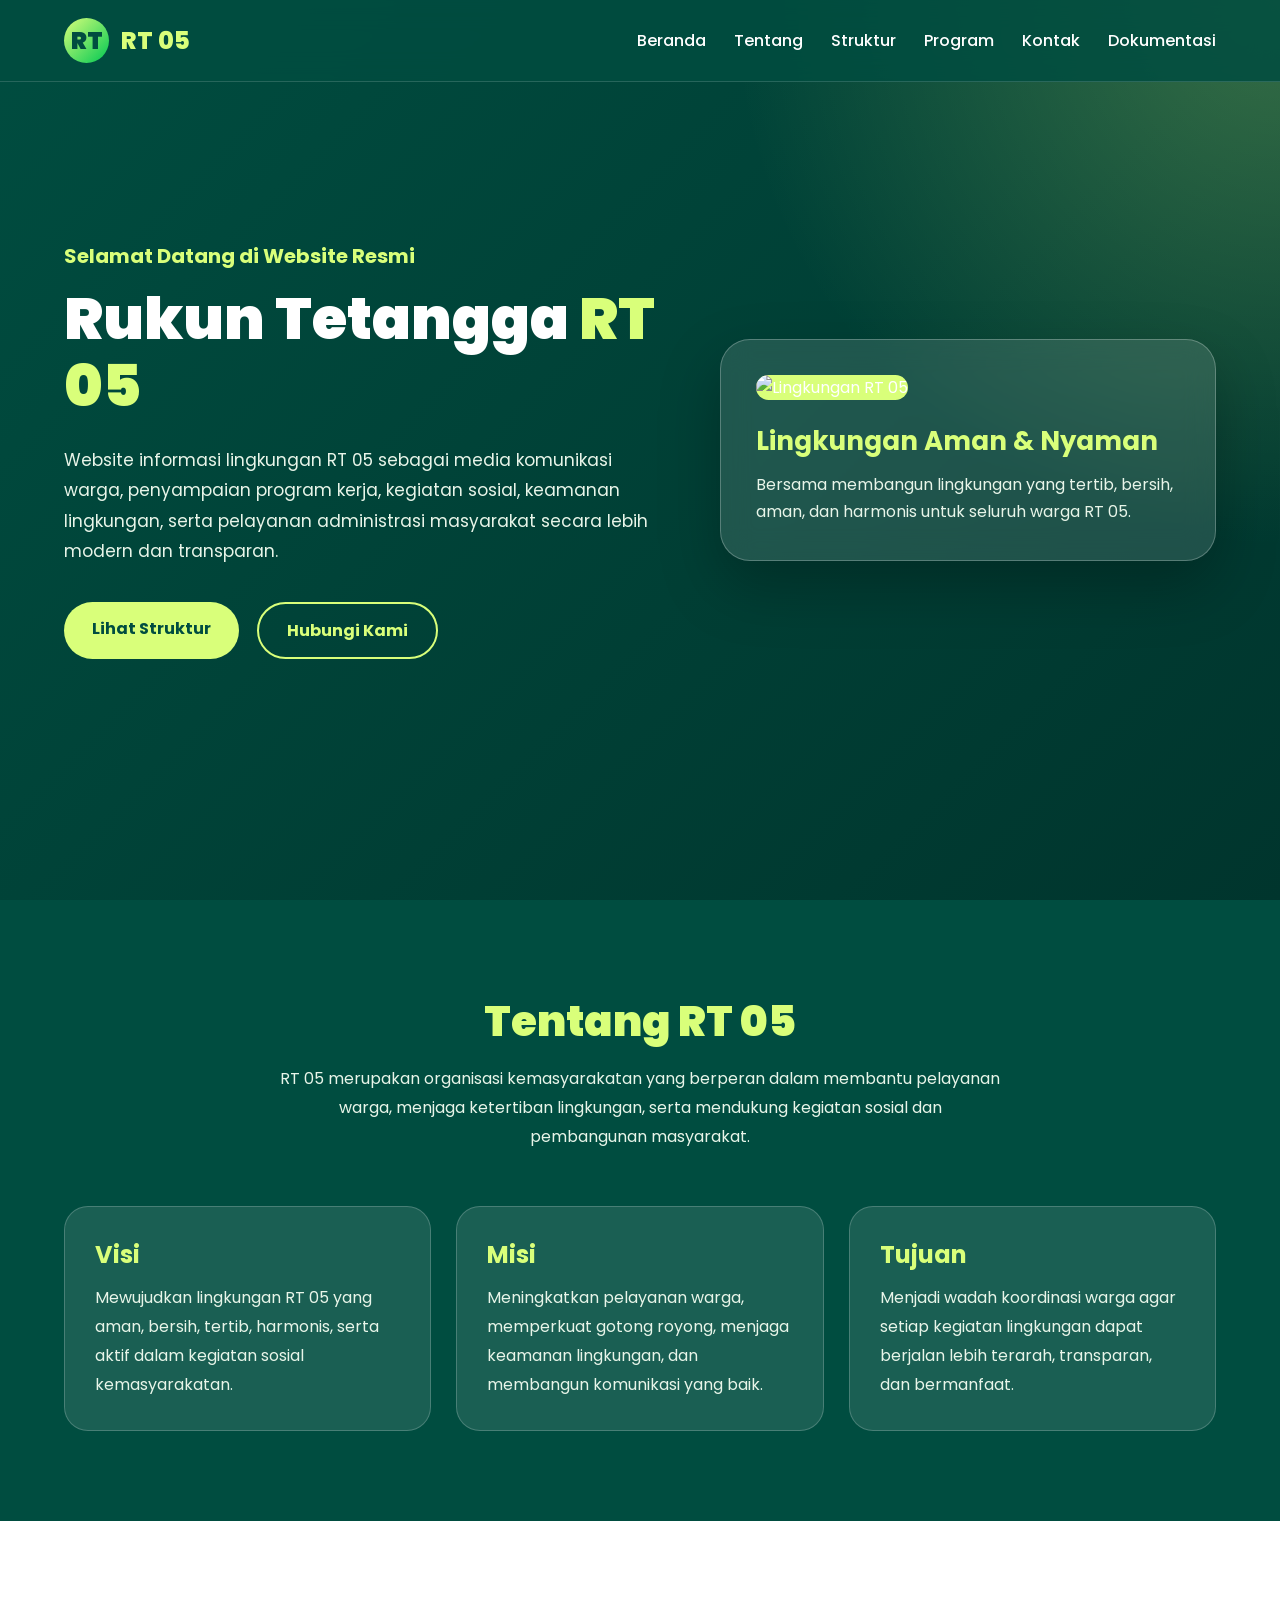
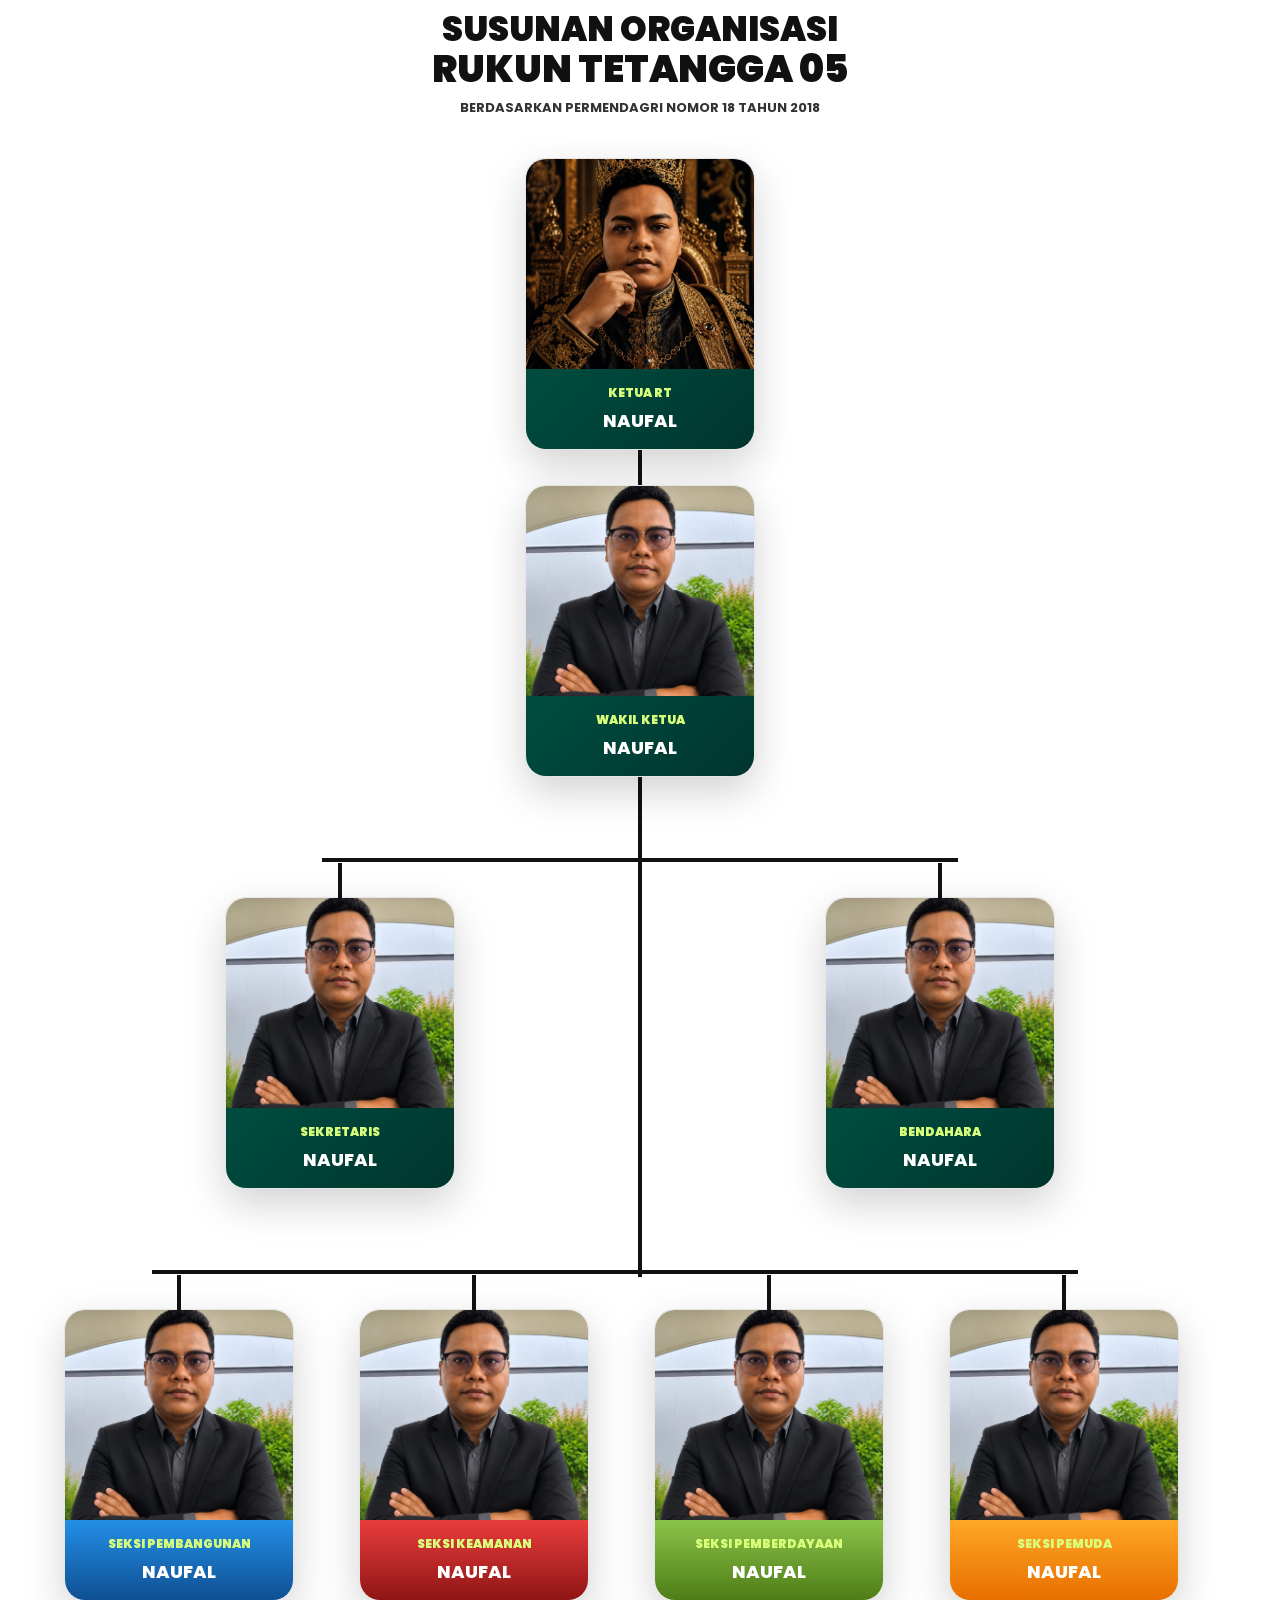
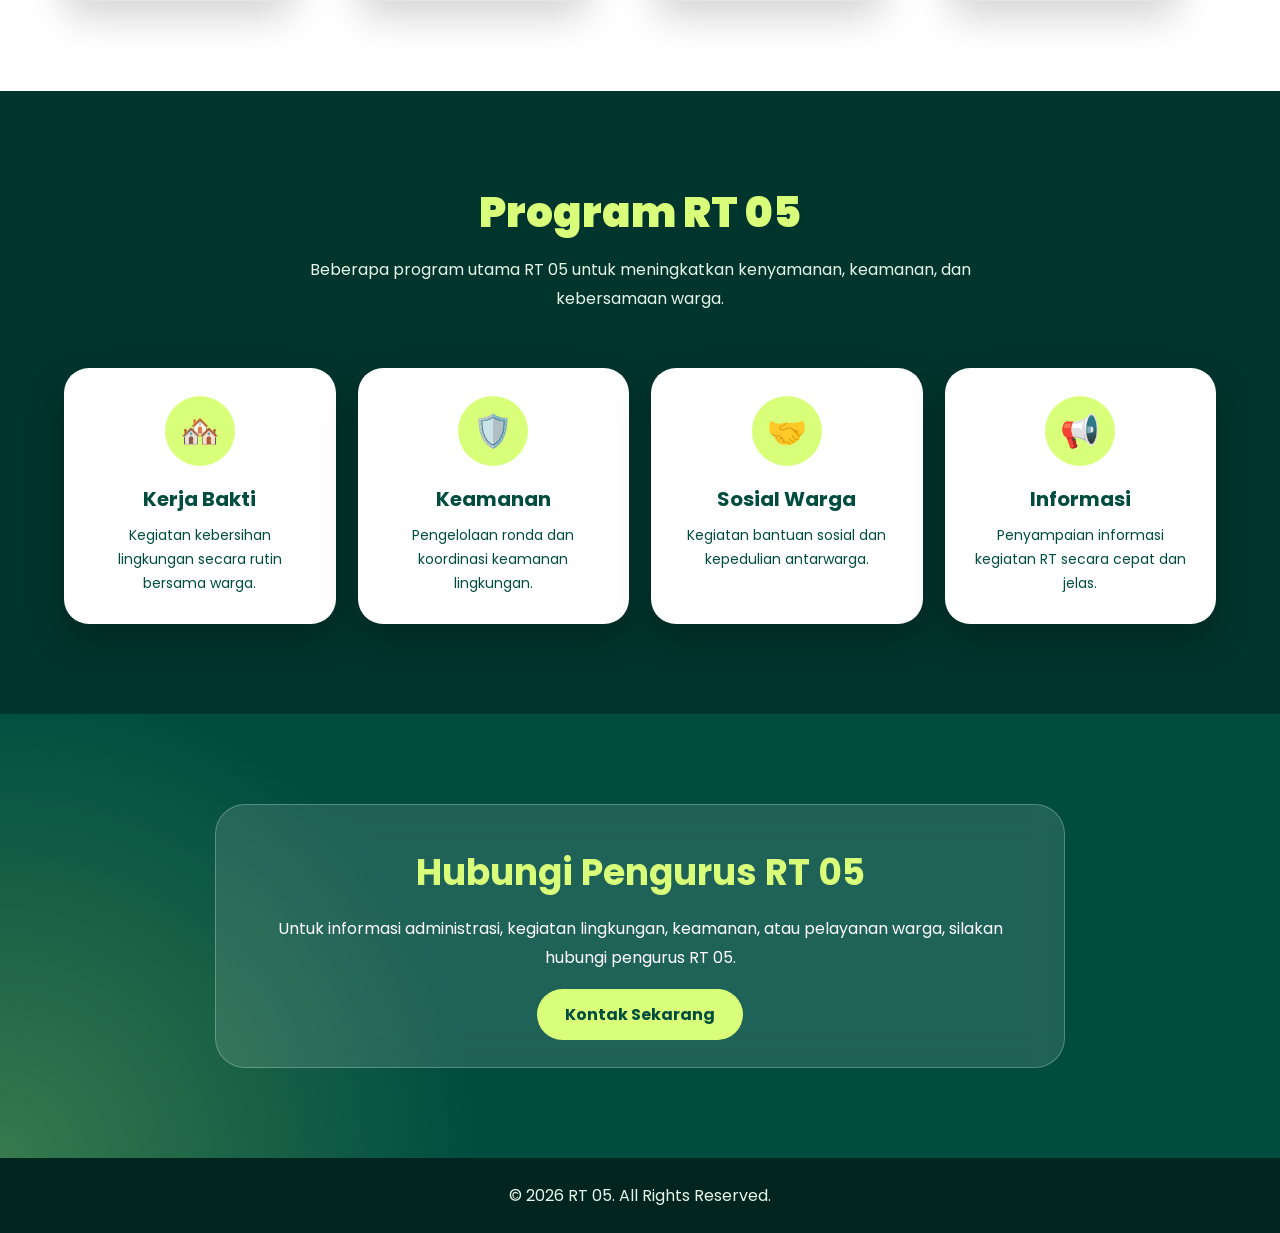
==== index.html @ c4f21f88 "fix image & link gdrive" ====
<!DOCTYPE html>
<html lang="id">
<head>
  <meta charset="UTF-8">
  <meta name="viewport" content="width=device-width, initial-scale=1.0">
  <title>RT 05 - Landing Page</title>

  <link href="https://fonts.googleapis.com/css2?family=Poppins:wght@300;400;500;600;700;800;900&display=swap" rel="stylesheet">

  <!-- CSS TERPISAH -->
  <link rel="stylesheet" href="style.css">
</head>

<body>

  <nav>
    <div class="container navbar">
      <div class="logo">
        <div class="logo-circle">RT</div>
        RT 05
      </div>

      <div class="menu">
        <a href="#home">Beranda</a>
        <a href="#tentang">Tentang</a>
        <a href="#struktur">Struktur</a>
        <a href="#program">Program</a>
        <a href="#kontak">Kontak</a>
        <a href="dokumentasi.html">Dokumentasi</a>
      </div>
    </div>
  </nav>

  <section class="hero" id="home">
    <div class="container hero-content">
      <div class="hero-text">
        <h4>Selamat Datang di Website Resmi</h4>
        <h1>Rukun Tetangga <span>RT 05</span></h1>
        <p>
          Website informasi lingkungan RT 05 sebagai media komunikasi warga,
          penyampaian program kerja, kegiatan sosial, keamanan lingkungan,
          serta pelayanan administrasi masyarakat secara lebih modern dan transparan.
        </p>

        <div class="btn-group">
          <a href="#struktur" class="btn btn-primary">Lihat Struktur</a>
          <a href="#kontak" class="btn btn-outline">Hubungi Kami</a>
        </div>
      </div>

      <div class="hero-card">
        <img src="https://images.unsplash.com/photo-1600585154340-be6161a56a0c?auto=format&fit=crop&w=900&q=80" alt="Lingkungan RT 05">
        <h3>Lingkungan Aman & Nyaman</h3>
        <p>
          Bersama membangun lingkungan yang tertib, bersih, aman, dan harmonis
          untuk seluruh warga RT 05.
        </p>
      </div>
    </div>
  </section>

  <section id="tentang">
    <div class="container">
      <div class="section-title">
        <h2>Tentang RT 05</h2>
        <p>
          RT 05 merupakan organisasi kemasyarakatan yang berperan dalam membantu
          pelayanan warga, menjaga ketertiban lingkungan, serta mendukung kegiatan sosial
          dan pembangunan masyarakat.
        </p>
      </div>

      <div class="about-grid">
        <div class="about-card">
          <h3>Visi</h3>
          <p>
            Mewujudkan lingkungan RT 05 yang aman, bersih, tertib, harmonis,
            serta aktif dalam kegiatan sosial kemasyarakatan.
          </p>
        </div>

        <div class="about-card">
          <h3>Misi</h3>
          <p>
            Meningkatkan pelayanan warga, memperkuat gotong royong,
            menjaga keamanan lingkungan, dan membangun komunikasi yang baik.
          </p>
        </div>

        <div class="about-card">
          <h3>Tujuan</h3>
          <p>
            Menjadi wadah koordinasi warga agar setiap kegiatan lingkungan
            dapat berjalan lebih terarah, transparan, dan bermanfaat.
          </p>
        </div>
      </div>
    </div>
  </section>

<section class="struktur-rt" id="struktur">
  <div class="container">

    <div class="struktur-title">
      <h2>SUSUNAN ORGANISASI</h2>
      <h1>RUKUN TETANGGA 05</h1>
      <p>BERDASARKAN PERMENDAGRI NOMOR 18 TAHUN 2018</p>
    </div>

    <div class="org-photo-chart">

      <div class="org-card">
        <img src="../assets/raja.jpeg" alt="Ketua RT">
        <div class="org-info">
          <span>KETUA RT</span>
          <h3>NAUFAL</h3>
        </div>
      </div>

      <div class="line-down"></div>

      <div class="org-card">
        <img src="../assets/naufal.jpeg" alt="Wakil Ketua">
        <div class="org-info">
          <span>WAKIL KETUA</span>
          <h3>NAUFAL</h3>
        </div>
      </div>

 <div class="connector connector-top">
  <span class="v-line"></span>
  <span class="h-line"></span>
</div>

<div class="top-branch">
  <div class="org-card">
    <img src="../assets/naufal.jpeg" alt="Sekretaris">
    <div class="org-info">
      <span>SEKRETARIS</span>
      <h3>NAUFAL</h3>
    </div>
  </div>

  <div class="org-card">
    <img src="../assets/naufal.jpeg" alt="Bendahara">
    <div class="org-info">
      <span>BENDAHARA</span>
      <h3>NAUFAL</h3>
    </div>
  </div>
</div>

<div class="connector connector-bottom">
  <span class="v-line"></span>
  <span class="h-line"></span>
</div>
      <div class="branch-line branch-bottom"></div>

      <div class="seksi-branch">
        <div class="org-card small">
          <img src="../assets/naufal.jpeg" alt="Seksi Pembangunan">
          <div class="org-info blue-info">
            <span>SEKSI PEMBANGUNAN</span>
            <h3>NAUFAL</h3>
          </div>
        </div>

        <div class="org-card small">
          <img src="../assets/naufal.jpeg" alt="Seksi Keamanan">
          <div class="org-info red-info">
            <span>SEKSI KEAMANAN</span>
            <h3>NAUFAL</h3>
          </div>
        </div>

        <div class="org-card small">
          <img src="../assets/naufal.jpeg" alt="Seksi Perempuan">
            <div class="org-info green-info">
              <span>SEKSI PEMBERDAYAAN</span>
              <h3>NAUFAL</h3>
            </div>
        </div>

        <div class="org-card small">
          <img src="../assets/naufal.jpeg" alt="Seksi Pemuda">
          <div class="org-info orange-info">
            <span>SEKSI PEMUDA</span>
            <h3>NAUFAL</h3>
          </div>
        </div>
      </div>

    </div>
  </div>
</section>

  <section class="program" id="program">
    <div class="container">
      <div class="section-title">
        <h2>Program RT 05</h2>
        <p>
          Beberapa program utama RT 05 untuk meningkatkan kenyamanan,
          keamanan, dan kebersamaan warga.
        </p>
      </div>

      <div class="program-grid">
        <div class="program-card">
          <div class="icon">🏘️</div>
          <h3>Kerja Bakti</h3>
          <p>Kegiatan kebersihan lingkungan secara rutin bersama warga.</p>
        </div>

        <div class="program-card">
          <div class="icon">🛡️</div>
          <h3>Keamanan</h3>
          <p>Pengelolaan ronda dan koordinasi keamanan lingkungan.</p>
        </div>

        <div class="program-card">
          <div class="icon">🤝</div>
          <h3>Sosial Warga</h3>
          <p>Kegiatan bantuan sosial dan kepedulian antarwarga.</p>
        </div>

        <div class="program-card">
          <div class="icon">📢</div>
          <h3>Informasi</h3>
          <p>Penyampaian informasi kegiatan RT secara cepat dan jelas.</p>
        </div>
      </div>
    </div>
  </section>

  <section class="contact" id="kontak">
    <div class="container">
      <div class="contact-box">
        <h2>Hubungi Pengurus RT 05</h2>
        <p>
          Untuk informasi administrasi, kegiatan lingkungan, keamanan,
          atau pelayanan warga, silakan hubungi pengurus RT 05.
        </p>
        <a href="#" class="btn btn-primary">Kontak Sekarang</a>
      </div>
    </div>
  </section>

  <footer>
    <p>© 2026 RT 05. All Rights Reserved.</p>
  </footer>

</body>
</html>
---- style.css ----
* {
  margin: 0;
  padding: 0;
  box-sizing: border-box;
  font-family: 'Poppins', sans-serif;
}

body {
  background: #004d40;
  color: white;
  overflow-x: hidden;
}

html {
  scroll-behavior: smooth;
}

.container {
  width: 90%;
  max-width: 1200px;
  margin: auto;
}

/* NAVBAR */
nav {
  position: fixed;
  top: 0;
  width: 100%;
  z-index: 999;
  padding: 18px 0;
  background: rgba(0, 77, 64, 0.85);
  backdrop-filter: blur(14px);
  border-bottom: 1px solid rgba(255,255,255,0.15);
}

.navbar {
  display: flex;
  align-items: center;
  justify-content: space-between;
}

.logo {
  display: flex;
  align-items: center;
  gap: 12px;
  font-size: 24px;
  font-weight: 800;
  color: #d9ff7a;
}

.logo-circle {
  width: 45px;
  height: 45px;
  border-radius: 50%;
  background: linear-gradient(135deg, #d9ff7a, #00c853);
  display: flex;
  align-items: center;
  justify-content: center;
  color: #004d40;
  font-weight: 900;
}

.menu {
  display: flex;
  gap: 28px;
}

.menu a {
  color: white;
  text-decoration: none;
  font-weight: 500;
  transition: .3s;
}

.menu a:hover {
  color: #d9ff7a;
}

/* HERO */
.hero {
  min-height: 100vh;
  display: flex;
  align-items: center;
  position: relative;
  background:
    radial-gradient(circle at top right, rgba(217,255,122,0.25), transparent 35%),
    linear-gradient(135deg, #004d40, #00352d);
  padding-top: 90px;
}

.hero-content {
  display: grid;
  grid-template-columns: 1.1fr .9fr;
  align-items: center;
  gap: 50px;
}

.hero-text h4 {
  color: #d9ff7a;
  font-size: 20px;
  margin-bottom: 15px;
}

.hero-text h1 {
  font-size: 58px;
  line-height: 1.15;
  font-weight: 900;
  margin-bottom: 25px;
}

.hero-text h1 span {
  color: #d9ff7a;
}

.hero-text p {
  color: #e8f5e9;
  font-size: 17px;
  line-height: 1.8;
  margin-bottom: 35px;
  max-width: 620px;
}

.btn-group {
  display: flex;
  gap: 18px;
  flex-wrap: wrap;
}

.btn {
  padding: 14px 28px;
  border-radius: 40px;
  text-decoration: none;
  font-weight: 700;
  transition: .3s;
}

.btn-primary {
  background: #d9ff7a;
  color: #004d40;
}

.btn-primary:hover {
  transform: translateY(-4px);
  box-shadow: 0 12px 25px rgba(217,255,122,.25);
}

.btn-outline {
  border: 2px solid #d9ff7a;
  color: #d9ff7a;
}

.btn-outline:hover {
  background: #d9ff7a;
  color: #004d40;
}

.hero-card {
  background: rgba(255,255,255,0.12);
  border: 1px solid rgba(255,255,255,0.25);
  border-radius: 30px;
  padding: 35px;
  backdrop-filter: blur(15px);
  box-shadow: 0 25px 60px rgba(0,0,0,.25);
}

.hero-card img {
  width: 100%;
  border-radius: 25px;
  height: 360px;
  object-fit: cover;
  background: #d9ff7a;
}

.hero-card h3 {
  margin-top: 22px;
  font-size: 26px;
  color: #d9ff7a;
}

.hero-card p {
  margin-top: 10px;
  color: #e8f5e9;
  line-height: 1.7;
}

/* ABOUT */
section {
  padding: 90px 0;
}

.section-title {
  text-align: center;
  margin-bottom: 55px;
}

.section-title h2 {
  font-size: 42px;
  font-weight: 900;
  color: #d9ff7a;
  margin-bottom: 12px;
}

.section-title p {
  max-width: 720px;
  margin: auto;
  color: #e8f5e9;
  line-height: 1.8;
}

.about-grid {
  display: grid;
  grid-template-columns: repeat(3, 1fr);
  gap: 25px;
}

.about-card {
  background: rgba(255,255,255,0.1);
  border: 1px solid rgba(255,255,255,0.2);
  padding: 30px;
  border-radius: 24px;
  transition: .3s;
}

.about-card:hover {
  transform: translateY(-8px);
  background: rgba(217,255,122,0.12);
}

.about-card h3 {
  color: #d9ff7a;
  margin-bottom: 12px;
  font-size: 24px;
}

.about-card p {
  color: #e8f5e9;
  line-height: 1.8;
}

/* ================================
   STRUKTUR ORGANISASI RT
================================ */

.struktur-rt {
  background: #fff;
  color: #111;
  padding: 90px 0;
}

.struktur-title {
  text-align: center;
  margin-bottom: 40px;
}

.struktur-title h2,
.struktur-title h1 {
  color: #111;
  font-weight: 900;
  line-height: 1.1;
}

.struktur-title h2 {
  font-size: 34px;
}

.struktur-title h1 {
  font-size: 38px;
}

.struktur-title p {
  color: #333;
  font-size: 13px;
  font-weight: 700;
  margin-top: 8px;
}

.org-photo-chart,
.connector,
.top-branch,
.seksi-branch,
.org-card {
  overflow: visible !important;
}

.org-photo-chart {
  width: 100%;
  display: flex;
  flex-direction: column;
  align-items: center;
  position: relative;
}

.org-card {
  width: 230px;
  background: #fff;
  border-radius: 20px;
  box-shadow: 0 15px 40px rgba(0,0,0,.18);
  border: 1px solid #e5e5e5;
  position: relative;
  z-index: 5;
}

.org-card img {
  width: 100%;
  height: 210px;
  object-fit: cover;
  display: block;
  background: #f7f7f7;
  border-radius: 20px 20px 0 0;
}

.org-info {
  padding: 15px;
  text-align: center;
  background: linear-gradient(135deg, #004d40, #00352d);
  border-radius: 0 0 20px 20px;
}

.org-info span {
  display: block;
  color: #d9ff7a;
  font-size: 12px;
  font-weight: 900;
  margin-bottom: 5px;
}

.org-info h3 {
  color: #fff;
  font-size: 18px;
  font-weight: 800;
}

.line-down {
  width: 4px;
  height: 35px;
  background: #111;
}

/* GARIS UTAMA */
.connector {
  position: relative;
  width: 100%;
  height:85px;
  z-index: 1;
}

.connector .v-line {
  position: absolute;
  left: 50%;
  top: 0;
  width: 4px;
  height: 500px;
  background: #111;
  transform: translateX(-50%);
  display: block;
}

.connector .h-line {
  position: absolute;
  left: 12%;
  right: 12%;
  bottom: 0;
  height: 4px;
  background: #111;
  display: block;
}

/* CABANG SEKRETARIS & BENDAHARA */
.connector-top {
  width: 860px;
}

.connector-top .h-line {
  left: 13%;
  right: 13%;
}
.connector-bottom{
    width: 1080px;
}

.top-branch {
  width: 72%;
  display: flex;
  justify-content: space-between;
  padding-top: 35px;
  position: relative;
}

.top-branch .org-card::before {
  content: "";
  position: absolute;
  top: -35px;
  left: 50%;
  width: 4px;
  height: 35px;
  background: #111;
  transform: translateX(-50%);
}

/* CABANG SEKSI */
.connector-bottom {
  margin-top: 35px;
}

.connector-bottom .h-line {
  left: 7%;
  right: 7%;
}

.seksi-branch {
  width: 100%;
  display: grid;
  grid-template-columns: repeat(4, 1fr);
  gap: 28px;
  padding-top: 35px;
  position: relative;
}

.seksi-branch .org-card::before {
  content: "";
  position: absolute;
  top: -35px;
  left: 50%;
  width: 4px;
  height: 35px;
  background: #111;
  transform: translateX(-50%);
}

.org-card.small {
  width: 100%;
}

.org-card.small img {
  height: 180px;
}

.blue-info {
  background: linear-gradient(#248fe6,#0e4f93);
}

.red-info {
  background: linear-gradient(#e93d3d,#8f1515);
}

.green-info {
  background: linear-gradient(#8bc34a,#4e7d16);
}

.orange-info {
  background: linear-gradient(#ffa726,#e76f00);
}

/* PROGRAM */
.program {
  background: #00352d;
}

.program-grid {
  display: grid;
  grid-template-columns: repeat(4, 1fr);
  gap: 22px;
}

.program-card {
  background: white;
  color: #004d40;
  padding: 28px;
  border-radius: 25px;
  text-align: center;
  box-shadow: 0 15px 35px rgba(0,0,0,.25);
}

.program-card .icon {
  width: 70px;
  height: 70px;
  border-radius: 50%;
  background: #d9ff7a;
  display: flex;
  align-items: center;
  justify-content: center;
  margin: 0 auto 18px;
  font-size: 32px;
}

.program-card h3 {
  font-size: 20px;
  margin-bottom: 10px;
}

.program-card p {
  font-size: 14px;
  line-height: 1.7;
}

/* CONTACT */
.contact {
  background:
    radial-gradient(circle at bottom left, rgba(217,255,122,.25), transparent 35%),
    #004d40;
}

.contact-box {
  max-width: 850px;
  margin: auto;
  background: rgba(255,255,255,0.12);
  border: 1px solid rgba(255,255,255,0.25);
  border-radius: 30px;
  padding: 40px;
  text-align: center;
  backdrop-filter: blur(14px);
}

.contact-box h2 {
  font-size: 36px;
  color: #d9ff7a;
  margin-bottom: 15px;
}

.contact-box p {
  line-height: 1.8;
  margin-bottom: 30px;
}

footer {
  background: #00251f;
  padding: 25px;
  text-align: center;
  color: #e8f5e9;
}

/* RESPONSIVE */
@media (max-width: 900px) {
  .menu {
    display: none;
  }

  .hero-content,
  .about-grid,
  .program-grid {
    grid-template-columns: 1fr;
  }

  .hero-text h1 {
    font-size: 40px;
  }

  .connector,
  .top-branch .org-card::before,
  .seksi-branch .org-card::before {
    display: none;
  }

  .top-branch,
  .seksi-branch {
    width: 100%;
    display: flex;
    flex-direction: column;
    align-items: center;
    gap: 35px;
    padding-top: 0;
  }

  .org-card,
  .org-card.small {
    width: 100%;
  }
}
.org-card.small {
  width: 230px;
}

.org-card.small img {
  height: 210px;
}

/* FIX GARIS DOUBLE BAGIAN SEKSI */
.connector-bottom .v-line {
  display: none;
}

.connector-bottom {
  height: 40px;
  margin-top: 45px;
  margin-bottom: 0;
}

.connector-bottom .h-line {
  left: 4.8%; 
  right: 9.4%;
  bottom: 0;
}

/* garis turun ke masing-masing seksi */
.seksi-branch {
  padding-top: 35px;
}

.seksi-branch .org-card::before {
  top: -35px;
  height: 35px;
}

/*dokumentasi*/
.dokumentasi {
  background: #f5f5f5;
  color: #111;
}

.folder-grid {
  display: grid;
  grid-template-columns: repeat(auto-fit, minmax(260px, 1fr));
  gap: 25px;
}

.folder-card {
  background: white;
  padding: 30px;
  border-radius: 24px;
  text-decoration: none;
  color: #111;
  box-shadow: 0 15px 35px rgba(0,0,0,.15);
  transition: .3s;
  border: 1px solid #e8e8e8;
}

.folder-card:hover {
  transform: translateY(-8px);
  box-shadow: 0 22px 50px rgba(0,0,0,.22);
}

.folder-icon {
  font-size: 55px;
  margin-bottom: 18px;
}

.folder-card h3 {
  color: #004d40;
  font-size: 22px;
  margin-bottom: 10px;
}

.folder-card p {
  color: #666;
  line-height: 1.7;
  margin-bottom: 18px;
}

.folder-card span {
  display: inline-block;
  color: #004d40;
  font-weight: 800;
}
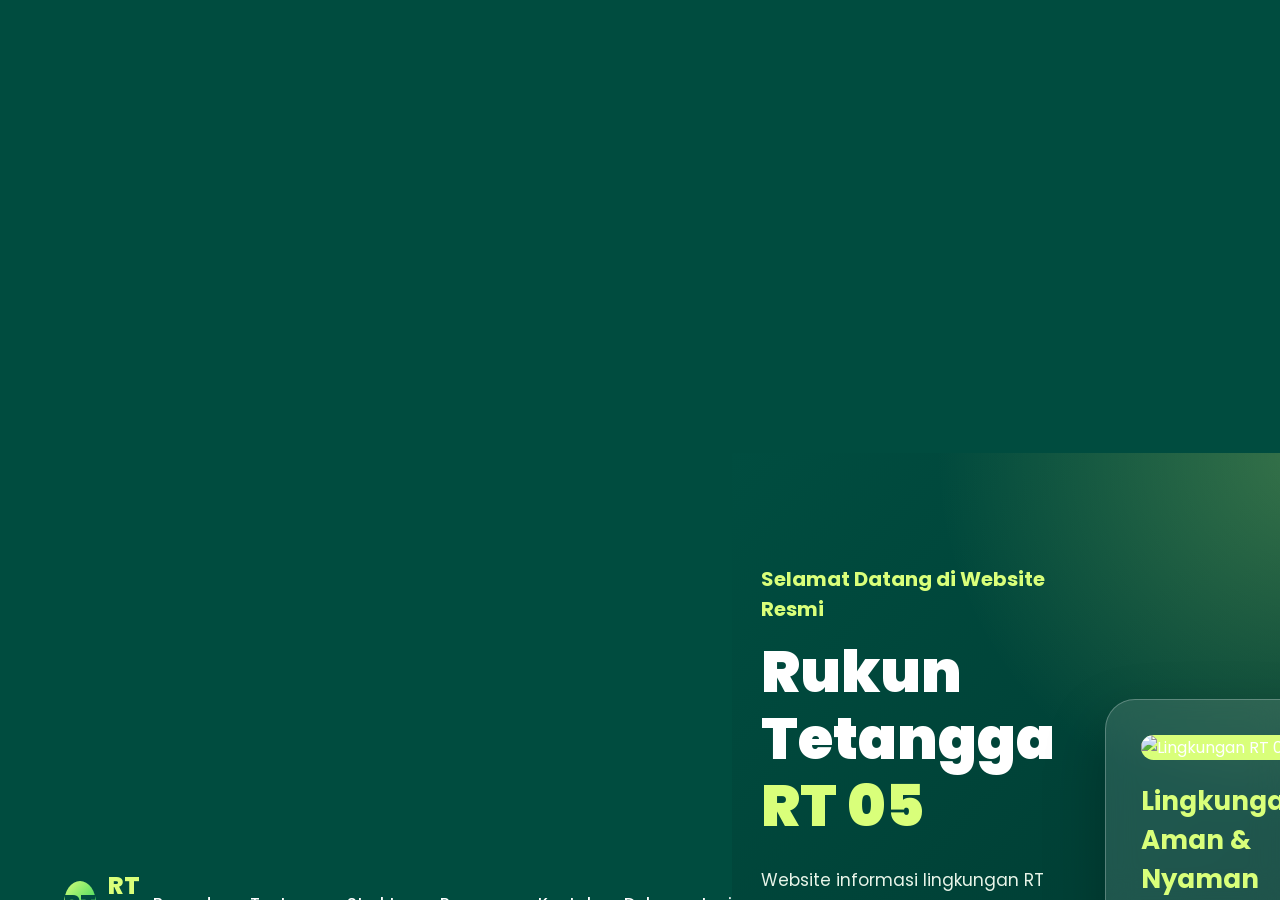
==== commit e4214f7b: "fix nav burger 3x" ====
--- a/index.html
+++ b/index.html
@@ -10,7 +10,57 @@
   <!-- CSS TERPISAH -->
   <link rel="stylesheet" href="style.css">
 </head>
-
+<script>
+document.addEventListener('DOMContentLoaded', function() {
+    // 1. SELECT ELEMEN
+    const hamburger = document.getElementById('hamburger');
+    const navMenu = document.getElementById('nav-menu');
+    const navLinks = document.querySelectorAll('.menu a');
+
+    // 2. FUNGSI HAMBURGER MENU (DROPDOWN)
+    if (hamburger) {
+        hamburger.addEventListener('click', function() {
+            // Menambah/Menghapus class 'show' untuk memunculkan menu
+            navMenu.classList.toggle('show');
+            
+            // Mengubah icon Bars menjadi X (Pastikan menggunakan FontAwesome)
+            const icon = this.querySelector('i');
+            if (navMenu.classList.contains('show')) {
+                icon.classList.replace('fa-bars', 'fa-xmark');
+            } else {
+                icon.classList.replace('fa-xmark', 'fa-bars');
+            }
+        });
+    }
+
+    // 3. TUTUP MENU SAAT LINK DIKLIK
+    // Berguna agar menu otomatis tertutup setelah kita memilih bagian (About, Services, dll)
+    navLinks.forEach(link => {
+        link.addEventListener('click', () => {
+            if (navMenu.classList.contains('show')) {
+                navMenu.classList.remove('show');
+                const icon = hamburger.querySelector('i');
+                icon.classList.replace('fa-xmark', 'fa-bars');
+            }
+        });
+    });
+
+    // 4. SMOOTH SCROLLING
+    // Membuat perpindahan antar bagian (About ke Core Values, dll) menjadi halus
+    document.querySelectorAll('a[href^="#"]').forEach(anchor => {
+        anchor.addEventListener('click', function (e) {
+            e.preventDefault();
+            const target = document.querySelector(this.getAttribute('href'));
+            if (target) {
+                window.scrollTo({
+                    top: target.offsetTop - 70, // Offset agar tidak tertutup Navbar Fixed
+                    behavior: 'smooth'
+                });
+            }
+        });
+    });
+});
+</script>
 <body>
 
   <nav>
@@ -20,16 +70,18 @@
         RT 05
       </div>
 
-      <div class="menu">
-        <a href="#home">Beranda</a>
-        <a href="#tentang">Tentang</a>
-        <a href="#struktur">Struktur</a>
-        <a href="#program">Program</a>
-        <a href="#kontak">Kontak</a>
-        <a href="dokumentasi.html">Dokumentasi</a>
-      </div>
-    </div>
-  </nav>
+<div class="hamburger" id="hamburger">
+  ☰
+</div>
+
+<div class="menu" id="nav-menu">
+  <a href="#home">Beranda</a>
+  <a href="#tentang">Tentang</a>
+  <a href="#struktur">Struktur</a>
+  <a href="#program">Program</a>
+  <a href="#kontak">Kontak</a>
+  <a href="dokumentasi.html">Dokumentasi</a>
+</div>
 
   <section class="hero" id="home">
     <div class="container hero-content">
@@ -248,6 +300,5 @@
   <footer>
     <p>© 2026 RT 05. All Rights Reserved.</p>
   </footer>
-
 </body>
 </html>
--- a/style.css
+++ b/style.css
@@ -650,4 +650,46 @@
   display: inline-block;
   color: #004d40;
   font-weight: 800;
+}
+
+.hamburger {
+  display: none;
+  font-size: 32px;
+  color: white;
+  cursor: pointer;
+  z-index: 1001;
+}
+
+@media (max-width: 900px) {
+
+  .hamburger {
+    display: block;
+  }
+
+  .menu {
+    position: fixed;
+    top: 80px;
+    left: -100%;
+    width: 100%;
+    background: #004d40;
+    display: flex;
+    flex-direction: column;
+    align-items: center;
+    gap: 0;
+    transition: .4s;
+    padding: 20px 0;
+    z-index: 1000;
+  }
+
+  .menu a {
+    width: 100%;
+    text-align: center;
+    padding: 18px 0;
+    border-bottom: 1px solid rgba(255,255,255,.1);
+  }
+
+  .menu.active {
+    left: 0;
+  }
+
 }
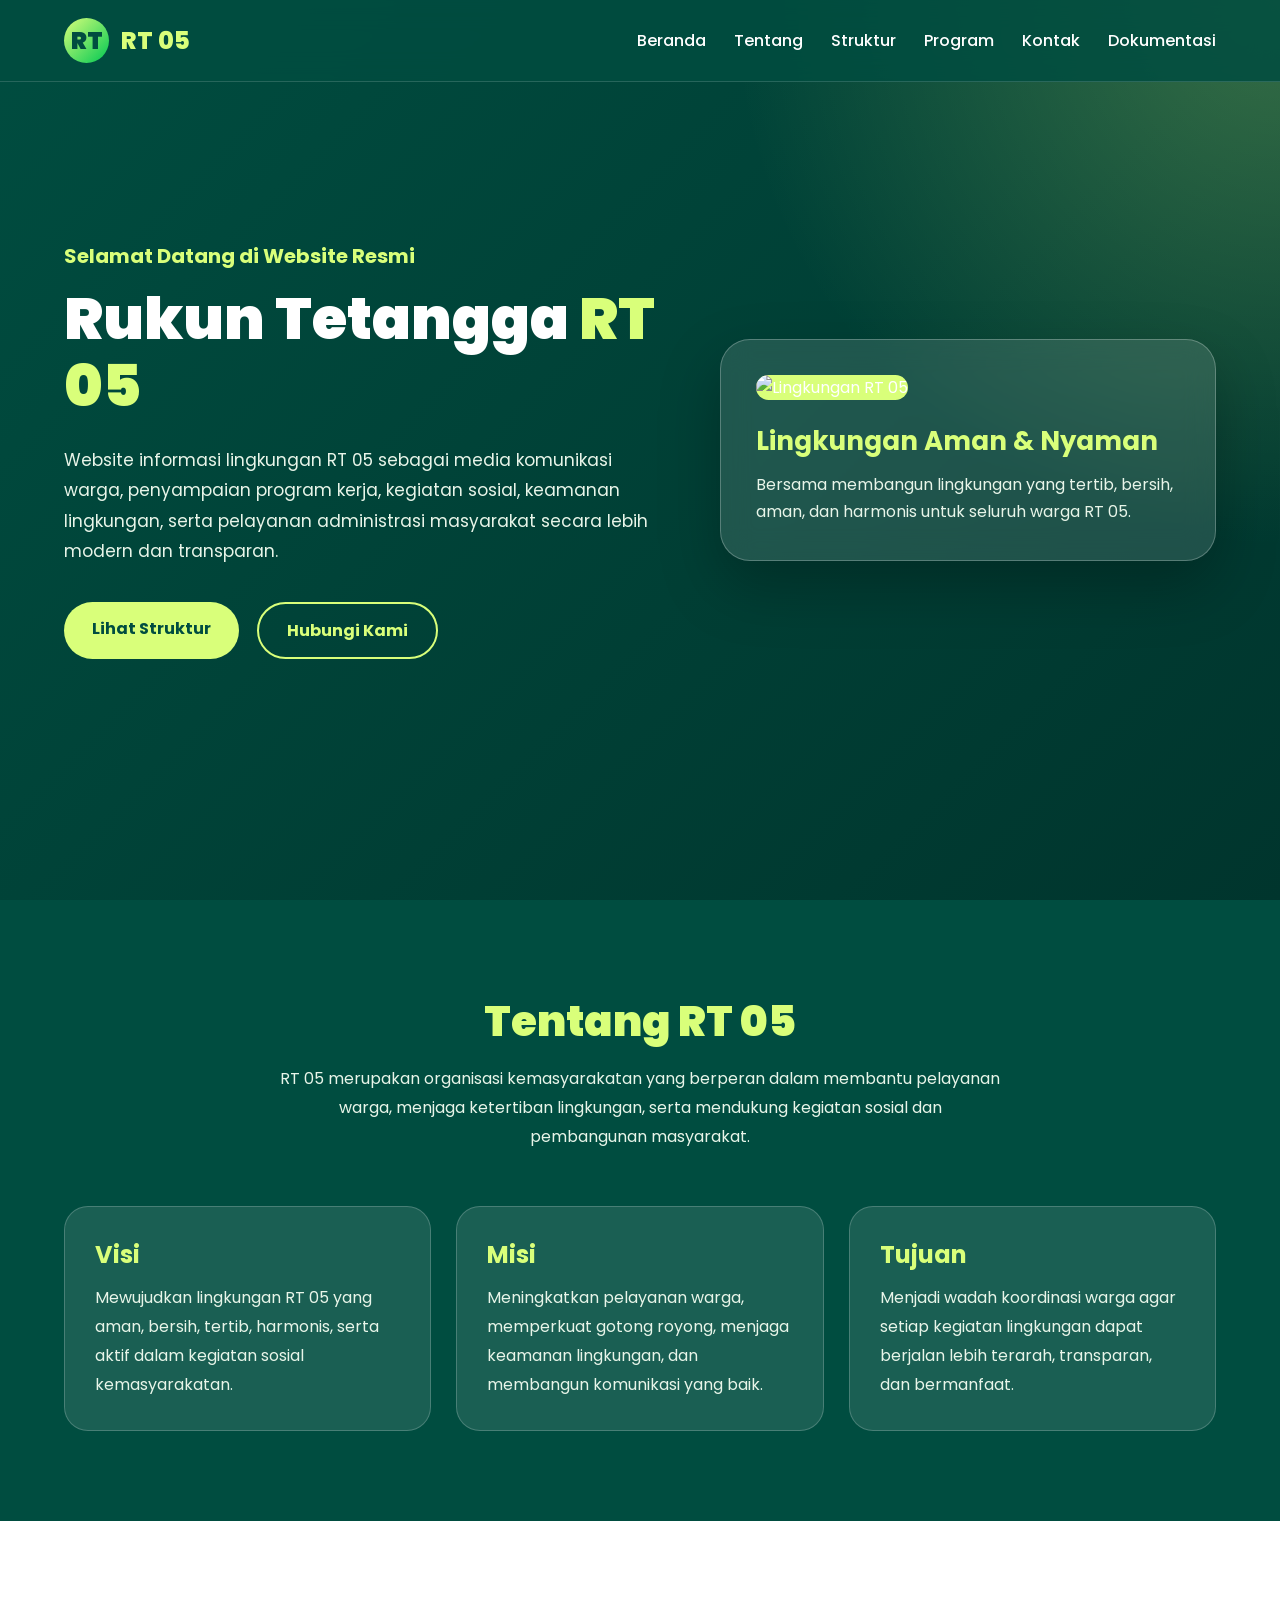
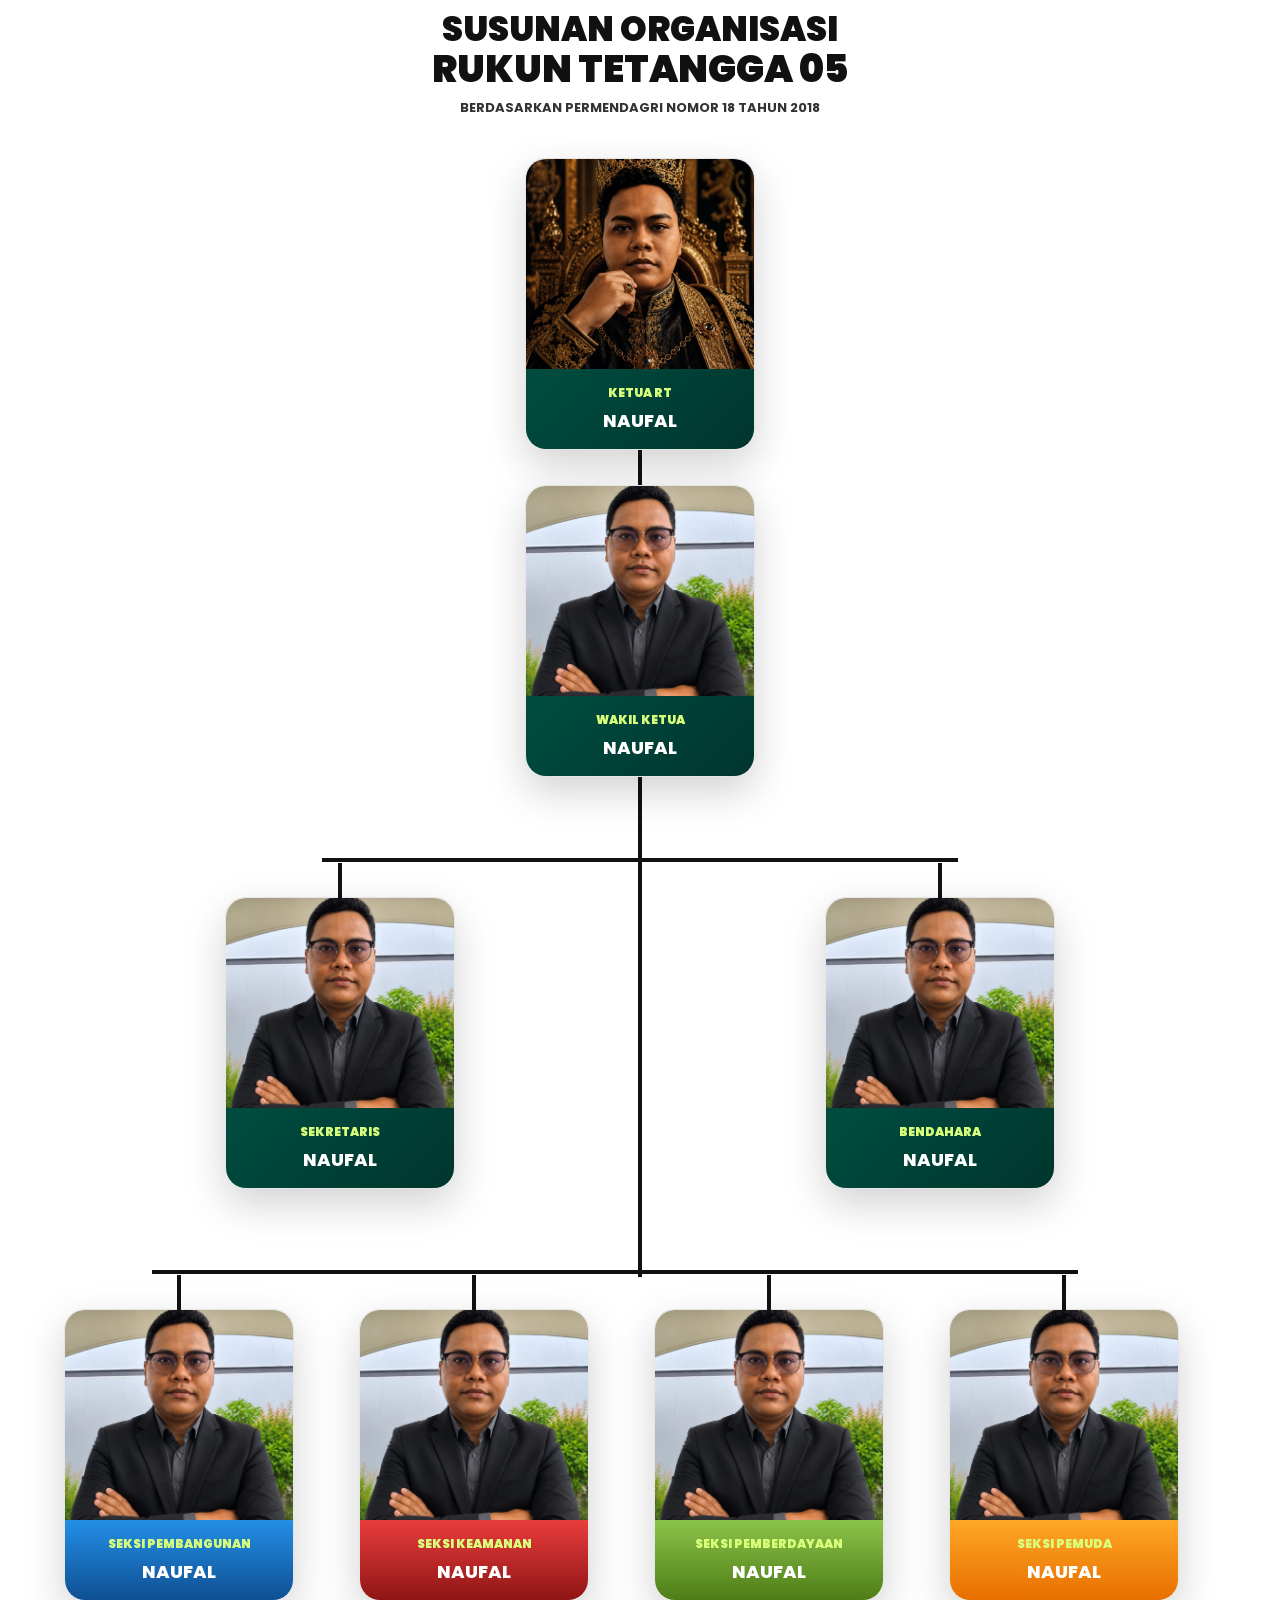
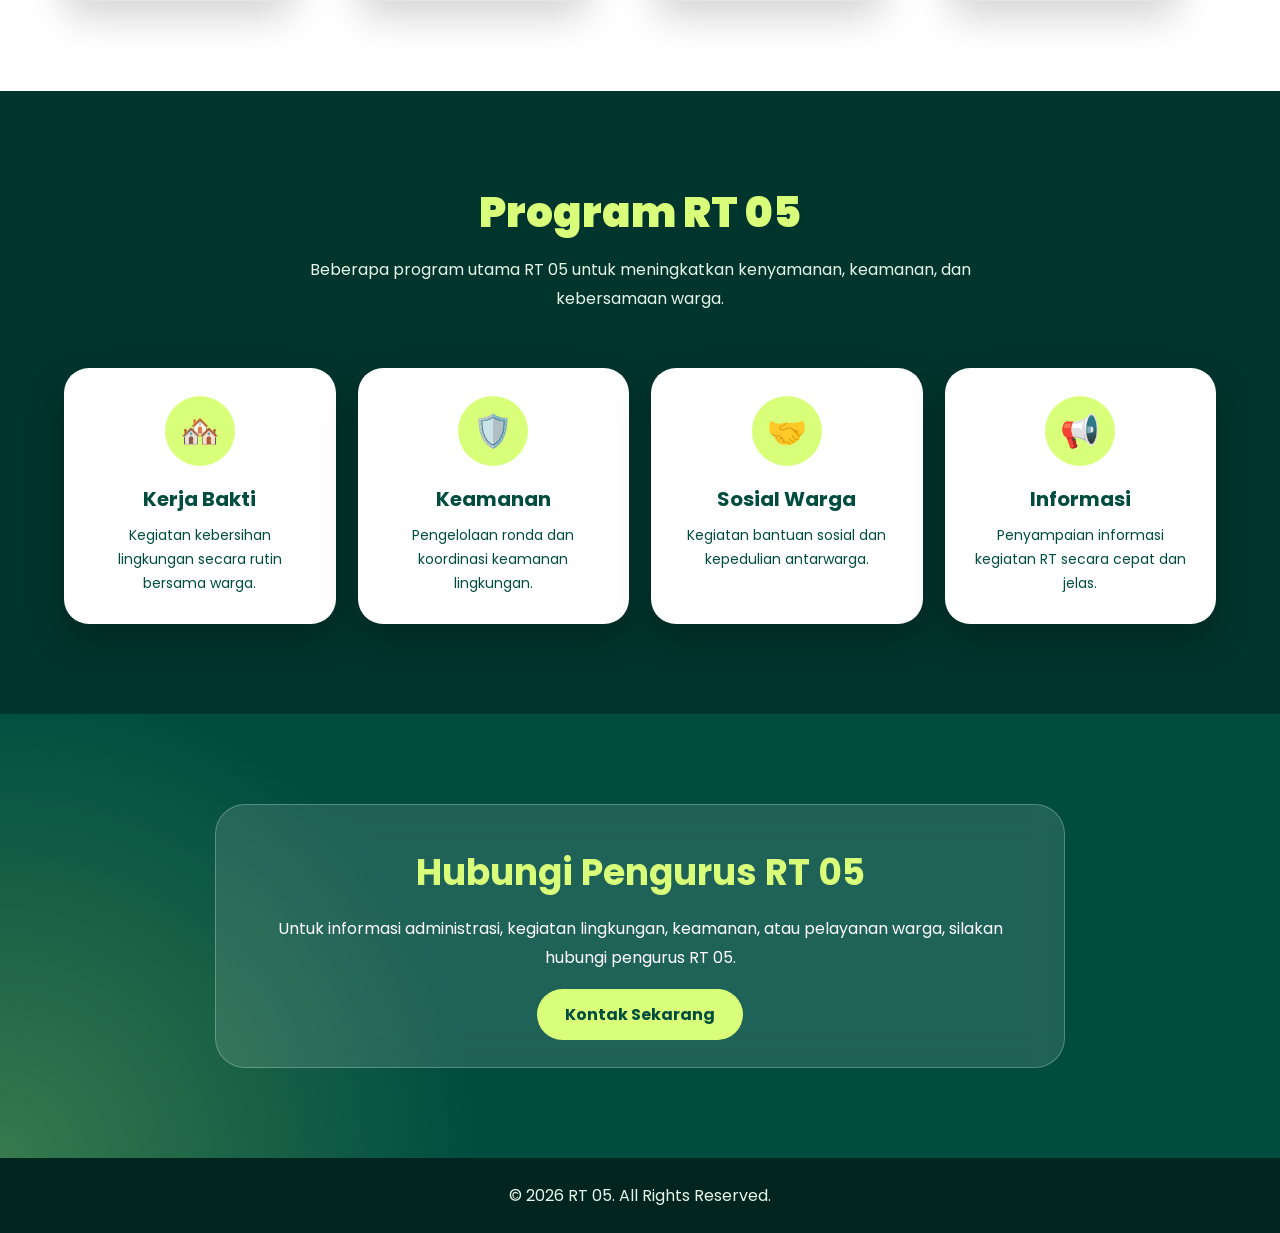
==== commit 617ef7d1: "add burger nav" ====
--- a/index.html
+++ b/index.html
@@ -10,59 +10,29 @@
   <!-- CSS TERPISAH -->
   <link rel="stylesheet" href="style.css">
 </head>
+
+<body>
 <script>
-document.addEventListener('DOMContentLoaded', function() {
-    // 1. SELECT ELEMEN
-    const hamburger = document.getElementById('hamburger');
-    const navMenu = document.getElementById('nav-menu');
-    const navLinks = document.querySelectorAll('.menu a');
-
-    // 2. FUNGSI HAMBURGER MENU (DROPDOWN)
-    if (hamburger) {
-        hamburger.addEventListener('click', function() {
-            // Menambah/Menghapus class 'show' untuk memunculkan menu
-            navMenu.classList.toggle('show');
-            
-            // Mengubah icon Bars menjadi X (Pastikan menggunakan FontAwesome)
-            const icon = this.querySelector('i');
-            if (navMenu.classList.contains('show')) {
-                icon.classList.replace('fa-bars', 'fa-xmark');
-            } else {
-                icon.classList.replace('fa-xmark', 'fa-bars');
-            }
-        });
+  const hamburger = document.getElementById("hamburger");
+  const menu = document.getElementById("menu");
+
+  hamburger.addEventListener("click", function () {
+    menu.classList.toggle("active");
+
+    if (menu.classList.contains("active")) {
+      hamburger.textContent = "×";
+    } else {
+      hamburger.textContent = "☰";
     }
-
-    // 3. TUTUP MENU SAAT LINK DIKLIK
-    // Berguna agar menu otomatis tertutup setelah kita memilih bagian (About, Services, dll)
-    navLinks.forEach(link => {
-        link.addEventListener('click', () => {
-            if (navMenu.classList.contains('show')) {
-                navMenu.classList.remove('show');
-                const icon = hamburger.querySelector('i');
-                icon.classList.replace('fa-xmark', 'fa-bars');
-            }
-        });
+  });
+
+  document.querySelectorAll(".menu a").forEach(function(link) {
+    link.addEventListener("click", function () {
+      menu.classList.remove("active");
+      hamburger.textContent = "☰";
     });
-
-    // 4. SMOOTH SCROLLING
-    // Membuat perpindahan antar bagian (About ke Core Values, dll) menjadi halus
-    document.querySelectorAll('a[href^="#"]').forEach(anchor => {
-        anchor.addEventListener('click', function (e) {
-            e.preventDefault();
-            const target = document.querySelector(this.getAttribute('href'));
-            if (target) {
-                window.scrollTo({
-                    top: target.offsetTop - 70, // Offset agar tidak tertutup Navbar Fixed
-                    behavior: 'smooth'
-                });
-            }
-        });
-    });
-});
+  });
 </script>
-<body>
-
   <nav>
     <div class="container navbar">
       <div class="logo">
@@ -70,19 +40,20 @@
         RT 05
       </div>
 
-<div class="hamburger" id="hamburger">
-  ☰
-</div>
-
-<div class="menu" id="nav-menu">
-  <a href="#home">Beranda</a>
-  <a href="#tentang">Tentang</a>
-  <a href="#struktur">Struktur</a>
-  <a href="#program">Program</a>
-  <a href="#kontak">Kontak</a>
-  <a href="dokumentasi.html">Dokumentasi</a>
-</div>
-
+ <button class="hamburger" id="hamburger" type="button">
+      ☰
+    </button>
+
+    <div class="menu" id="menu">
+      <a href="#home">Beranda</a>
+      <a href="#tentang">Tentang</a>
+      <a href="#struktur">Struktur</a>
+      <a href="#program">Program</a>
+      <a href="#kontak">Kontak</a>
+      <a href="dokumentasi.html">Dokumentasi</a>
+    </div>
+  </div>
+</nav>
   <section class="hero" id="home">
     <div class="container hero-content">
       <div class="hero-text">
--- a/style.css
+++ b/style.css
@@ -654,14 +654,15 @@
 
 .hamburger {
   display: none;
-  font-size: 32px;
+  background: none;
+  border: none;
   color: white;
+  font-size: 34px;
   cursor: pointer;
   z-index: 1001;
 }
 
 @media (max-width: 900px) {
-
   .hamburger {
     display: block;
   }
@@ -676,20 +677,19 @@
     flex-direction: column;
     align-items: center;
     gap: 0;
-    transition: .4s;
     padding: 20px 0;
+    transition: .35s;
     z-index: 1000;
   }
 
   .menu a {
     width: 100%;
     text-align: center;
-    padding: 18px 0;
-    border-bottom: 1px solid rgba(255,255,255,.1);
+    padding: 16px 0;
+    border-bottom: 1px solid rgba(255,255,255,.15);
   }
 
   .menu.active {
     left: 0;
   }
-
 }
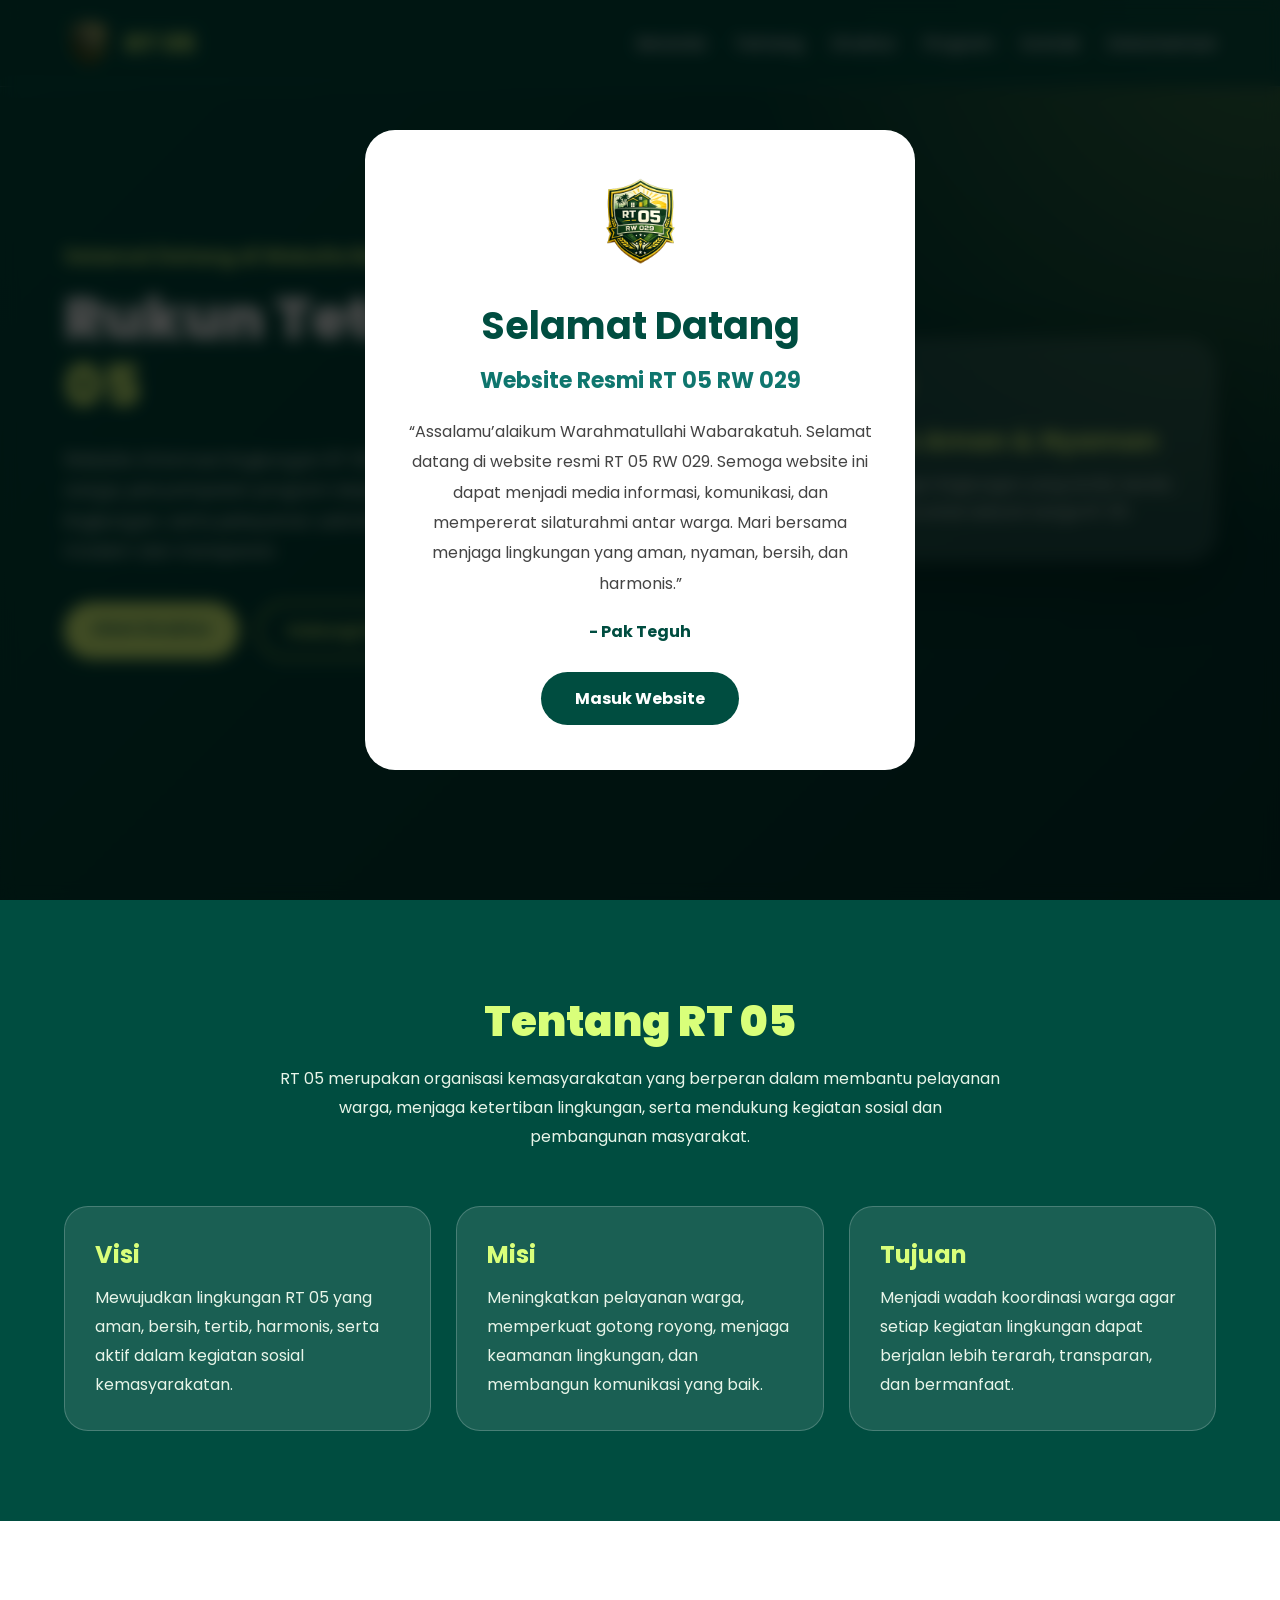
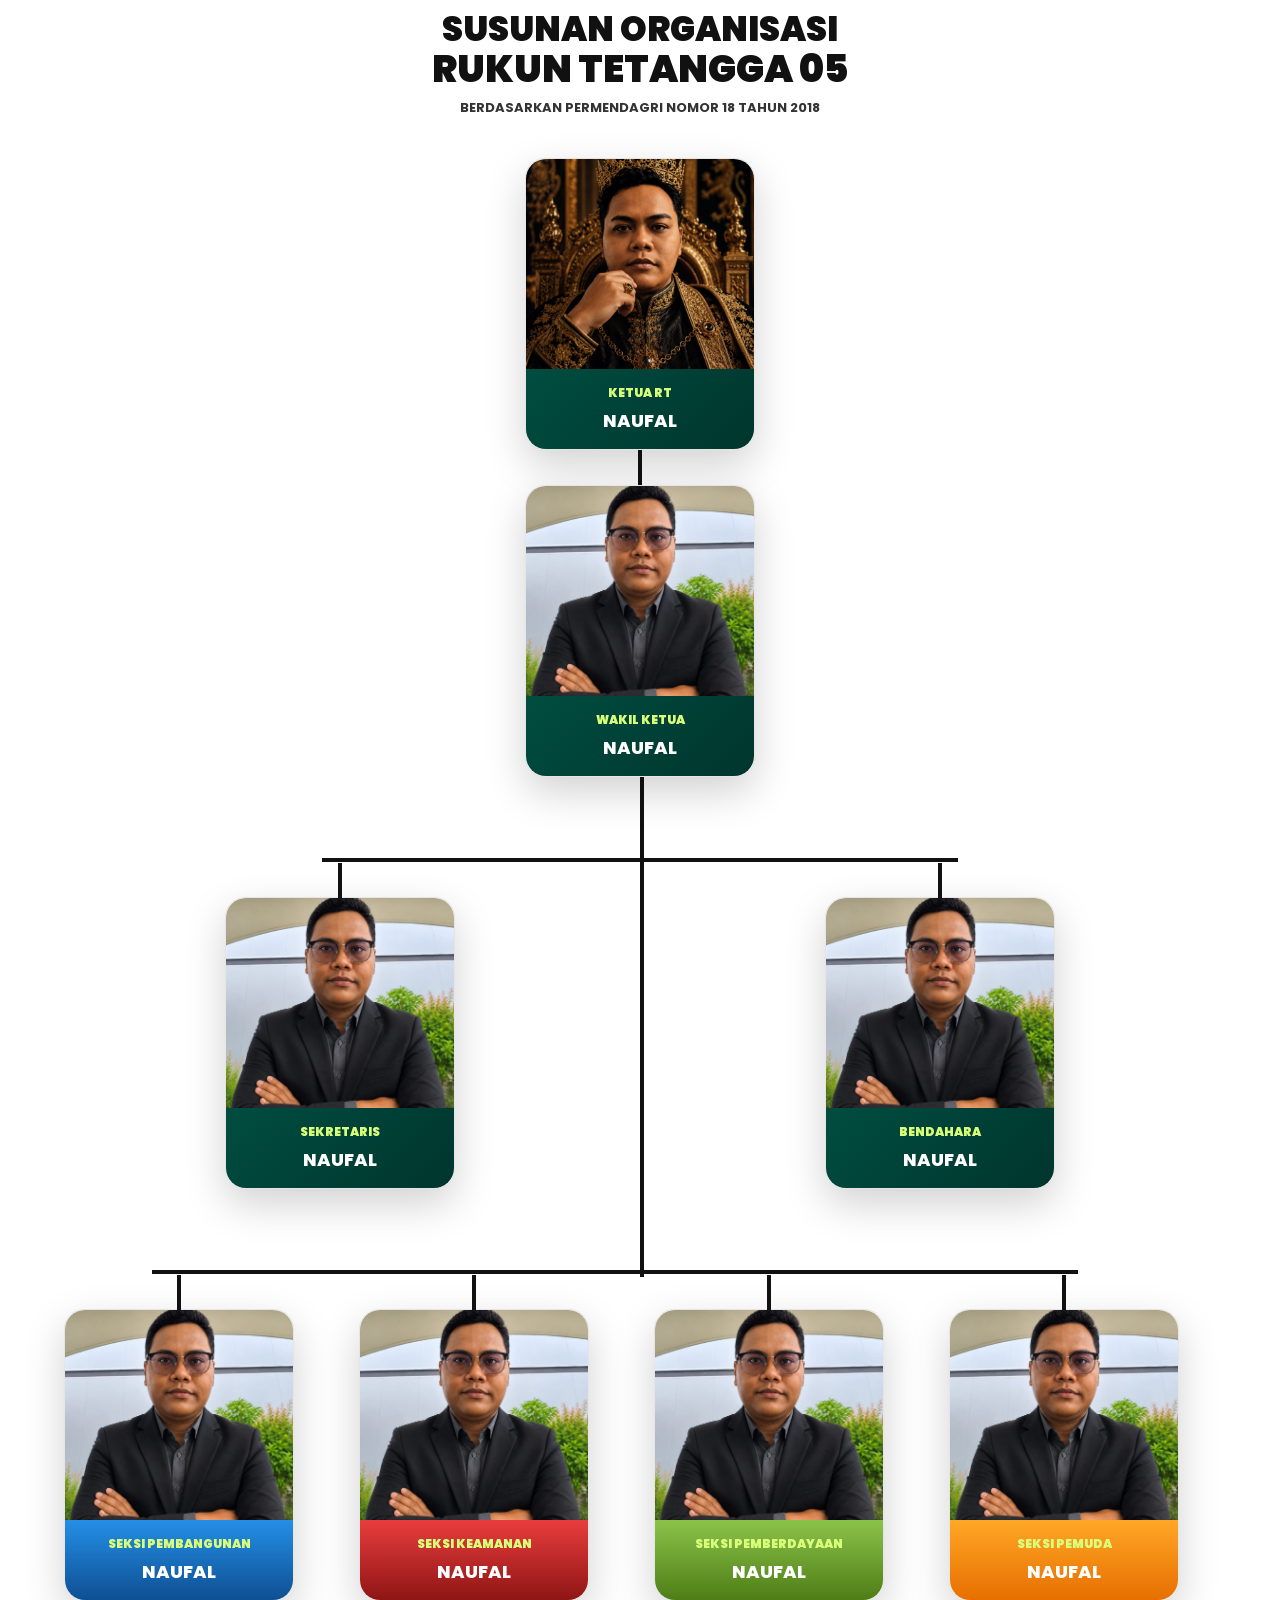
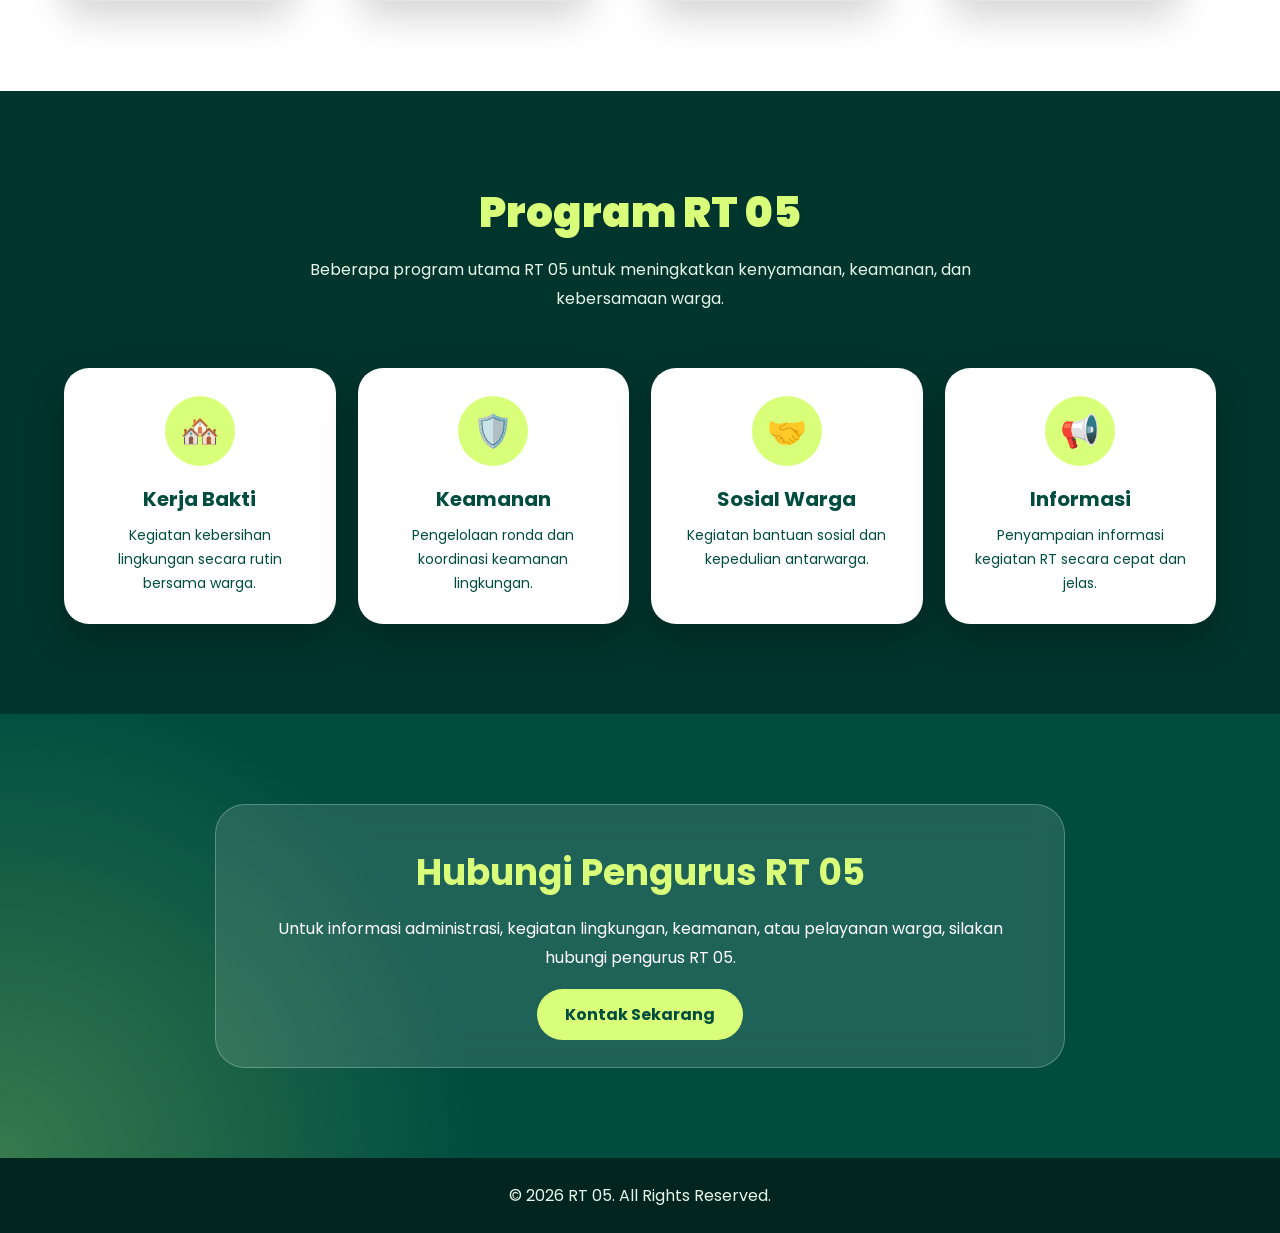
==== commit f95977a3: "add fitur popup" ====
--- a/index.html
+++ b/index.html
@@ -12,33 +12,41 @@
 </head>
 
 <body>
-<script>
-  const hamburger = document.getElementById("hamburger");
-  const menu = document.getElementById("menu");
-
-  hamburger.addEventListener("click", function () {
-    menu.classList.toggle("active");
-
-    if (menu.classList.contains("active")) {
-      hamburger.textContent = "×";
-    } else {
-      hamburger.textContent = "☰";
-    }
-  });
-
-  document.querySelectorAll(".menu a").forEach(function(link) {
-    link.addEventListener("click", function () {
-      menu.classList.remove("active");
-      hamburger.textContent = "☰";
-    });
-  });
-</script>
+  <!-- WELCOME POPUP -->
+<div class="welcome-popup" id="welcomePopup">
+
+  <div class="welcome-box">
+
+    <img src="../assets/logort.png" alt="Logo RT">
+
+    <h2>Selamat Datang</h2>
+
+    <h3>Website Resmi RT 05 RW 029</h3>
+
+    <p>
+      “Assalamu’alaikum Warahmatullahi Wabarakatuh.
+      Selamat datang di website resmi RT 05 RW 029.
+      Semoga website ini dapat menjadi media informasi,
+      komunikasi, dan mempererat silaturahmi antar warga.
+      Mari bersama menjaga lingkungan yang aman,
+      nyaman, bersih, dan harmonis.”
+    </p>
+
+    <span>- Pak Teguh</span>
+
+    <button id="closeWelcome">
+      Masuk Website
+    </button>
+
+  </div>
+
+</div>
   <nav>
     <div class="container navbar">
       <div class="logo">
-        <div class="logo-circle">RT</div>
-        RT 05
-      </div>
+  <img src="../assets/logort.png" alt="Logo RT 05">
+  <span>RT 05</span>
+</div>
 
  <button class="hamburger" id="hamburger" type="button">
       ☰
@@ -271,5 +279,110 @@
   <footer>
     <p>© 2026 RT 05. All Rights Reserved.</p>
   </footer>
+  <script>
+  const hamburger = document.getElementById("hamburger");
+  const menu = document.getElementById("menu");
+
+  hamburger.addEventListener("click", function () {
+    menu.classList.toggle("active");
+    hamburger.textContent = menu.classList.contains("active") ? "×" : "☰";
+  });
+
+  document.querySelectorAll("#menu a").forEach(function(link) {
+    link.addEventListener("click", function () {
+      menu.classList.remove("active");
+      hamburger.textContent = "☰";
+    });
+  });
+  document.addEventListener('DOMContentLoaded', function () {
+
+    const modal = document.getElementById('imgModal');
+    const modalImg = document.getElementById('modalImg');
+    const zoomIn = document.getElementById('zoomIn');
+    const zoomOut = document.getElementById('zoomOut');
+    const closeModal = document.getElementById('closeModal');
+
+    let scale = 1;
+
+    // AMBIL SEMUA FOTO STRUKTUR ORGANISASI
+    document.querySelectorAll('.org-card img').forEach(img => {
+
+        img.style.cursor = "zoom-in";
+
+        img.addEventListener('click', function () {
+
+            modal.classList.add('active');
+
+            modalImg.src = this.src;
+
+            scale = 1;
+
+            modalImg.style.transform = `scale(${scale})`;
+        });
+
+    });
+
+    // ZOOM IN
+    zoomIn.addEventListener('click', function (e) {
+
+        e.stopPropagation();
+
+        scale += 0.2;
+
+        modalImg.style.transform = `scale(${scale})`;
+
+    });
+
+    // ZOOM OUT
+    zoomOut.addEventListener('click', function (e) {
+
+        e.stopPropagation();
+
+        scale = Math.max(0.5, scale - 0.2);
+
+        modalImg.style.transform = `scale(${scale})`;
+
+    });
+
+    // CLOSE
+    closeModal.addEventListener('click', function () {
+
+        modal.classList.remove('active');
+
+    });
+
+    // KLIK BACKGROUND
+    modal.addEventListener('click', function (e) {
+
+        if (e.target === modal) {
+
+            modal.classList.remove('active');
+
+        }
+
+    });
+
+});
+// CLOSE WELCOME POPUP
+const welcomePopup = document.getElementById("welcomePopup");
+const closeWelcome = document.getElementById("closeWelcome");
+
+closeWelcome.addEventListener("click", function(){
+
+    welcomePopup.style.display = "none";
+
+});
+</script>
+<!-- POPUP FOTO -->
+<div id="imgModal" class="img-modal">
+  <span id="closeModal" class="close-modal">&times;</span>
+
+  <div class="zoom-controls">
+    <button id="zoomOut">-</button>
+    <button id="zoomIn">+</button>
+  </div>
+
+  <img id="modalImg" class="modal-img">
+</div>
 </body>
 </html>
--- a/style.css
+++ b/style.css
@@ -39,26 +39,21 @@
   justify-content: space-between;
 }
 
-.logo {
-  display: flex;
-  align-items: center;
-  gap: 12px;
-  font-size: 24px;
-  font-weight: 800;
-  color: #d9ff7a;
-}
-
-.logo-circle {
-  width: 45px;
-  height: 45px;
-  border-radius: 50%;
-  background: linear-gradient(135deg, #d9ff7a, #00c853);
-  display: flex;
-  align-items: center;
-  justify-content: center;
-  color: #004d40;
-  font-weight: 900;
-}
+.logo{
+    display:flex;
+    align-items:center;
+    gap:12px;
+    font-size:24px;
+    font-weight:800;
+    color:#d9ff7a;
+}
+
+.logo img{
+    width:50px;
+    height:50px;
+    object-fit:contain;
+}
+
 
 .menu {
   display: flex;
@@ -351,8 +346,15 @@
   width: 4px;
   height: 500px;
   background: #111;
-  transform: translateX(-50%);
-  display: block;
+  .connector .v-line {
+  position: absolute;
+  left: 50%;
+  top: 0;
+  width: 4px;
+  height: 500px;
+  background: #111;
+  transform: translateX(-2px);
+};
 }
 
 .connector .h-line {
@@ -692,4 +694,325 @@
   .menu.active {
     left: 0;
   }
+}
+/* ========================================
+   POPUP FOTO STRUKTUR ORGANISASI
+======================================== */
+
+.img-modal{
+    position:fixed;
+    inset:0;
+    width:100%;
+    height:100%;
+    background:rgba(0,0,0,0.9);
+    display:none;
+    justify-content:center;
+    align-items:center;
+    z-index:999999;
+    overflow:hidden;
+}
+
+.img-modal.active{
+    display:flex;
+}
+
+.modal-img{
+    max-width:90%;
+    max-height:85vh;
+    object-fit:contain;
+    border-radius:20px;
+    transition:transform .3s ease;
+}
+
+.close-modal{
+    position:absolute;
+    top:20px;
+    right:35px;
+    color:white;
+    font-size:50px;
+    font-weight:bold;
+    cursor:pointer;
+    z-index:1000000;
+}
+
+.zoom-controls{
+    position:absolute;
+    bottom:40px;
+    display:flex;
+    gap:15px;
+    z-index:1000000;
+}
+
+.zoom-controls button{
+    width:50px;
+    height:50px;
+    border:none;
+    border-radius:50%;
+    background:white;
+    color:#111;
+    font-size:28px;
+    font-weight:bold;
+    cursor:pointer;
+    transition:.3s;
+}
+
+.zoom-controls button:hover{
+    transform:scale(1.1);
+}
+
+.org-card img{
+    cursor:zoom-in;
+}
+
+/* ========================================
+   GRID DOKUMENTASI
+======================================== */
+
+.folder-grid{
+    display:grid;
+
+    grid-template-columns:repeat(4, 1fr);
+
+    gap:25px;
+
+    margin-top:40px;
+}
+
+/* ========================================
+   FILTER DOKUMENTASI
+======================================== */
+
+.folder-filter{
+    display:flex;
+    justify-content:center;
+    flex-wrap:wrap;
+    gap:15px;
+    margin:35px 0 50px;
+}
+
+.filter-btn{
+    padding:12px 28px;
+    border:none;
+    border-radius:999px;
+    background:#ffffff;
+    color:#111;
+    font-weight:600;
+    font-size:15px;
+    cursor:pointer;
+    transition:.3s;
+    box-shadow:0 5px 15px rgba(0,0,0,.08);
+}
+
+.filter-btn:hover{
+    transform:translateY(-3px);
+}
+
+.filter-btn.active{
+    background:#0f766e;
+    color:white;
+}
+
+/* ========================================
+   MOBILE FRIENDLY DOKUMENTASI
+======================================== */
+
+.folder-grid{
+    display:grid;
+    grid-template-columns:repeat(4,1fr);
+    gap:25px;
+}
+
+/* TABLET */
+@media(max-width:992px){
+
+    .folder-grid{
+        grid-template-columns:repeat(2,1fr);
+    }
+
+}
+
+/* HP */
+@media(max-width:576px){
+
+    .folder-grid{
+        grid-template-columns:1fr;
+        gap:18px;
+    }
+
+    .folder-card{
+        padding:20px;
+    }
+
+    .folder-card h3{
+        font-size:18px;
+    }
+
+    .folder-card p{
+        font-size:14px;
+    }
+
+    .folder-icon{
+        font-size:38px;
+    }
+
+}
+
+/* ========================================
+   PAGINATION
+======================================== */
+
+.pagination{
+    display:flex;
+    justify-content:center;
+    align-items:center;
+    gap:12px;
+
+    margin-top:10px; /* sebelumnya 50px */
+    padding-bottom:30px;
+
+    flex-wrap:wrap;
+}
+
+.page-btn{
+    width:45px;
+    height:45px;
+    border:none;
+    border-radius:50%;
+    background:#ffffff;
+    color:#111;
+    font-weight:700;
+    cursor:pointer;
+    transition:.3s;
+    box-shadow:0 5px 15px rgba(0,0,0,.1);
+}
+
+.page-btn:hover{
+    transform:translateY(-3px);
+}
+
+.page-btn.active{
+    background:#0f766e;
+    color:white;
+}
+
+/* ========================================
+   WELCOME POPUP
+======================================== */
+
+.welcome-popup{
+    position:fixed;
+    inset:0;
+    width:100%;
+    height:100%;
+    background:rgba(0,0,0,.7);
+    backdrop-filter:blur(8px);
+
+    display:flex;
+    justify-content:center;
+    align-items:center;
+
+    z-index:999999;
+    padding:20px;
+}
+
+.welcome-box{
+    width:100%;
+    max-width:550px;
+
+    background:white;
+    color:#111;
+
+    border-radius:30px;
+
+    padding:45px 35px;
+
+    text-align:center;
+
+    animation:popupShow .5s ease;
+}
+
+.welcome-box img{
+    width:95px;
+    margin-bottom:20px;
+}
+
+.welcome-box h2{
+    font-size:38px;
+    color:#004d40;
+    margin-bottom:10px;
+}
+
+.welcome-box h3{
+    font-size:22px;
+    margin-bottom:20px;
+    color:#0f766e;
+}
+
+.welcome-box p{
+    line-height:1.9;
+    color:#444;
+    margin-bottom:20px;
+}
+
+.welcome-box span{
+    display:block;
+    font-weight:700;
+    color:#004d40;
+    margin-bottom:28px;
+}
+
+.welcome-box button{
+    padding:14px 34px;
+    border:none;
+    border-radius:999px;
+
+    background:#004d40;
+    color:white;
+
+    font-size:16px;
+    font-weight:700;
+
+    cursor:pointer;
+
+    transition:.3s;
+}
+
+.welcome-box button:hover{
+    transform:translateY(-3px);
+    background:#00695c;
+}
+
+@keyframes popupShow{
+
+    from{
+        opacity:0;
+        transform:scale(.8);
+    }
+
+    to{
+        opacity:1;
+        transform:scale(1);
+    }
+
+}
+
+/* MOBILE */
+@media(max-width:576px){
+
+    .welcome-box{
+        padding:35px 25px;
+    }
+
+    .welcome-box h2{
+        font-size:30px;
+    }
+
+    .welcome-box h3{
+        font-size:18px;
+    }
+
+    .welcome-box p{
+        font-size:14px;
+    }
+
 }
